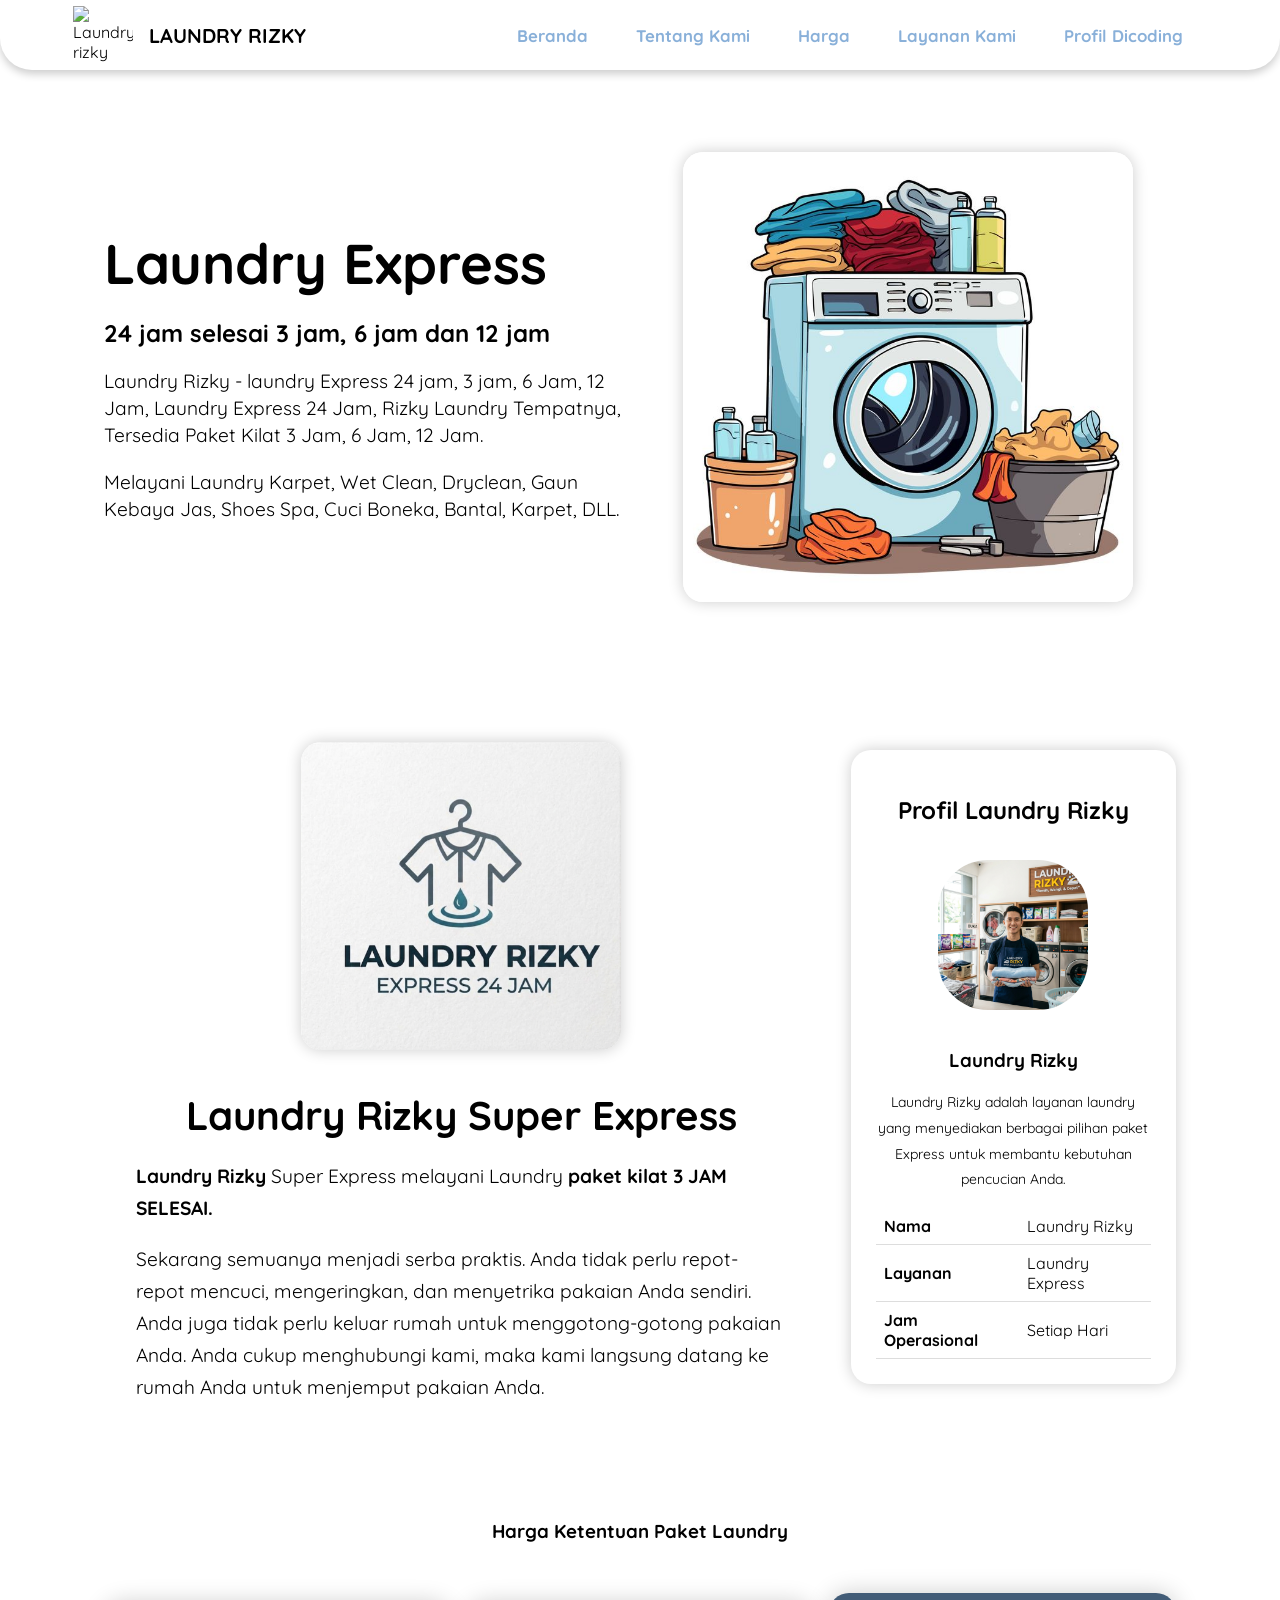
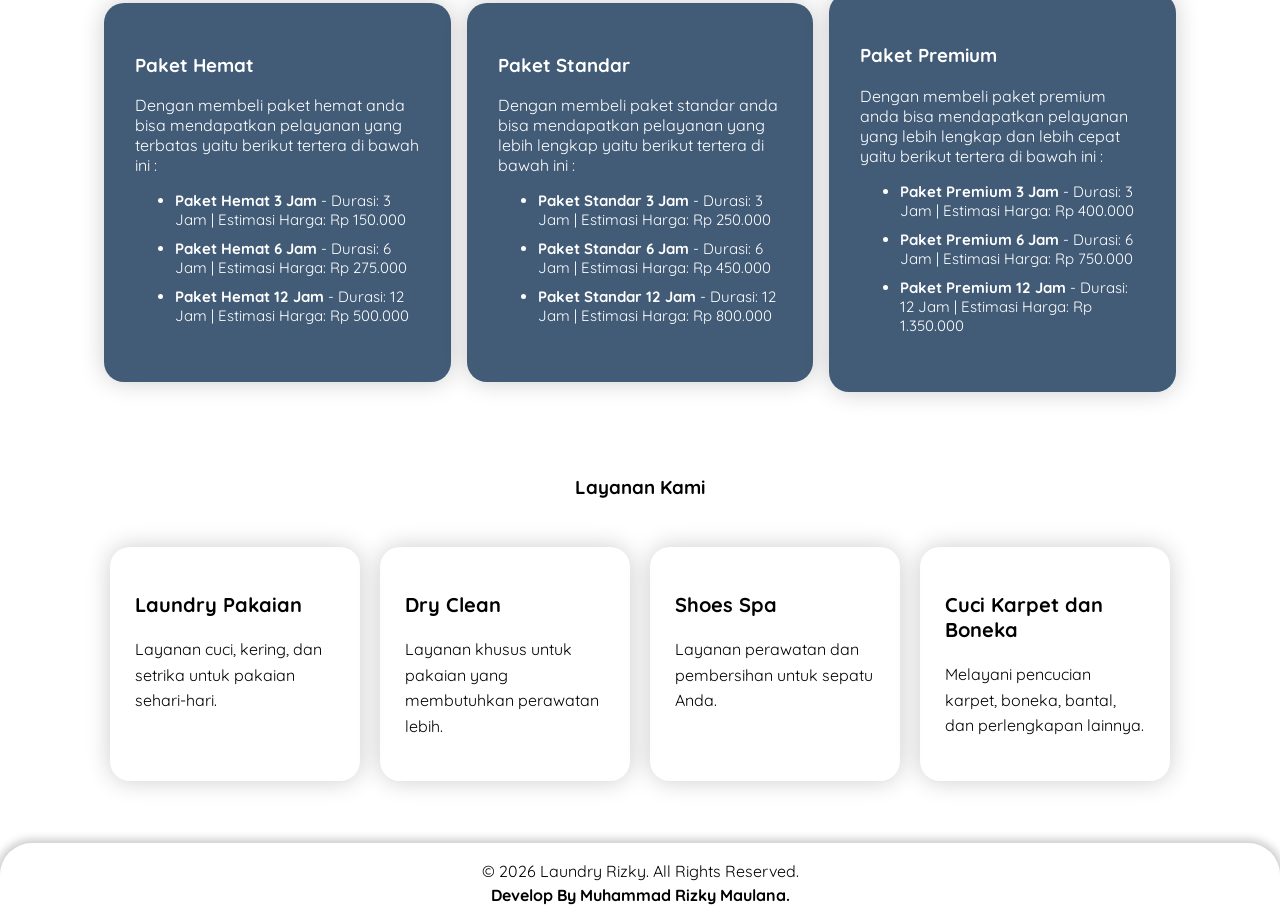
==== index.html @ d563cc52 "first commit" ====
<!DOCTYPE html>
<html lang="en">
<head>
    <meta charset="UTF-8">
    <meta name="viewport" content="width=device-width, initial-scale=1.0">
    <title>Website Laundry Rizky</title>
    <link rel="stylesheet" href="style/style.css">

    <!-- Google Fonts -->
    <link rel="preconnect" href="https://fonts.googleapis.com" />
    <link rel="preconnect" href="https://fonts.gstatic.com" crossorigin />
    <link
      href="https://fonts.googleapis.com/css2?family=Quicksand:wght@400;700&display=swap" rel="stylesheet"
    />
</head>
<body>
    <header class="navbar-container">
        <div class="logo">
            <img src="assets/img/Laundry-rizky.png" alt="Laundry-rizky">
            <h2>Laundry Rizky</h2>
        </div>
        <nav class="nav-list">
            <ul>
                <li><a href="#beranda">Beranda</a></li>
                <li><a href="#tentang_kami">Tentang Kami</a></li>
                <li><a href="#harga">Harga</a></li>
                <li><a href="#layanan_kami">Layanan Kami</a></li>

                <!-- Link Profil Dicoding -->
                <li><a href="https://www.dicoding.com/users/mrmaulana_275/academies" target="_blank">Profil Dicoding</a></li>
            </ul>
        </nav>
    </header>

    <main>
        <article>
            <section id="beranda">
                <div class="content-beranda">
                    <div class="content-description">
                        <h1 class="title">Laundry Express</h1>
                        <h2>24 jam selesai 3 jam, 6 jam dan 12 jam</h2>
    
                        <p>Laundry Rizky - laundry Express 24 jam, 3 jam, 6 Jam, 12 Jam, Laundry Express 24 Jam, Rizky Laundry Tempatnya, Tersedia Paket Kilat 3 Jam, 6 Jam, 12 Jam.</p>
    
                        <p>Melayani Laundry Karpet, Wet Clean, Dryclean, Gaun Kebaya Jas, Shoes Spa, Cuci Boneka, Bantal, Karpet, DLL.</p>
                    </div>
                        
                    <div class="content-image">
                        <img src="assets/img/washing machine.jpg" alt="Laundry-machine">
                    </div>
                </div>
            </section>
    
            <section id="tentang_kami">
                <div class="tentang-wrapper">
                    <div class="content-tentang">
                        <div class="content-image">
                            <img src="assets/img/banner-rizky.jpg" alt="Laundry-rizky">
                        </div>
        
                        <div class="content-description">
                            <h1 class="title">Laundry Rizky Super Express</h1>
                            <p><b>Laundry Rizky</b> Super Express melayani Laundry <b>paket kilat 3 JAM SELESAI.</b></p>
        
                            <p>
                                Sekarang semuanya menjadi serba praktis. Anda tidak perlu repot-repot mencuci, mengeringkan, dan menyetrika pakaian Anda sendiri. Anda juga tidak perlu keluar rumah untuk menggotong-gotong pakaian Anda. Anda cukup menghubungi kami, maka kami langsung datang ke rumah Anda untuk menjemput pakaian Anda.
                            </p>
                        </div>
                    </div>

                    <aside>
                            <div class="profile">
                                <h2>Profil Laundry Rizky</h2>

                                <img src="assets/img/profil-laundry.jpg" alt="profil-laundry">

                                <h3>Laundry Rizky</h3>
                                <p>Laundry Rizky adalah layanan laundry yang menyediakan berbagai pilihan paket Express untuk membantu kebutuhan pencucian Anda.</p>

                                <table>
                                    <tr>
                                        <th>Nama</th>
                                        <td>Laundry Rizky</td>
                                    </tr>
                                    <tr>
                                        <th>Layanan</th>
                                        <td>Laundry Express</td>
                                    </tr>
                                    <tr>
                                        <th>Jam Operasional</th>
                                        <td>Setiap Hari</td>
                                    </tr>
                                </table>
                            </div>
                    </aside>
                </div>
            </section>
    
            <section id="harga">
                <div class="content-harga">
                    <div class="judul">
                        <h1>Harga Ketentuan Paket Laundry</h1>
                    </div>
                        <div class="section-card">
                            <div class="card-1">
                                <h3>Paket Hemat</h3>
                                <p>Dengan membeli paket hemat anda bisa mendapatkan pelayanan yang terbatas yaitu berikut tertera di bawah ini :</p>
            
                                <div class="opsi-hemat">
                                    <ul>
                                        <!-- List harga -->
                                        <li><strong>Paket Hemat 3 Jam</strong> - Durasi: 3 Jam | Estimasi Harga: Rp 150.000</li>
                                        <li><strong>Paket Hemat 6 Jam</strong> - Durasi: 6 Jam | Estimasi Harga: Rp 275.000</li>
                                        <li><strong>Paket Hemat 12 Jam</strong> - Durasi: 12 Jam | Estimasi Harga: Rp 500.000</li>
                                    </ul>
                                </div>
                            </div>
                            
                            <div class="card-2">
                                <h3>Paket Standar</h3>
                                <p>Dengan membeli paket standar anda bisa mendapatkan pelayanan yang lebih lengkap yaitu berikut tertera di bawah ini :</p>
            
                                <div class="opsi-standar">
                                    <ul>
                                        <!-- List harga -->
                                        <li><strong>Paket Standar 3 Jam</strong> - Durasi: 3 Jam | Estimasi Harga: Rp 250.000</li>
                                        <li><strong>Paket Standar 6 Jam</strong> - Durasi: 6 Jam | Estimasi Harga: Rp 450.000</li>
                                        <li><strong>Paket Standar 12 Jam</strong> - Durasi: 12 Jam | Estimasi Harga: Rp 800.000</li>
                                    </ul>
                                </div>
                            </div>
                            
                            <div class="card-3">
                                <h3>Paket Premium</h3>
                                <p>Dengan membeli paket premium anda bisa mendapatkan pelayanan yang lebih lengkap dan lebih cepat yaitu berikut tertera di bawah ini :</p>
            
                                <div class="opsi-premium">
                                    <ul>
                                        <!-- List harga -->
                                        <li><strong>Paket Premium 3 Jam</strong> - Durasi: 3 Jam | Estimasi Harga: Rp 400.000</li>
                                        <li><strong>Paket Premium 6 Jam</strong> - Durasi: 6 Jam | Estimasi Harga: Rp 750.000</li>
                                        <li><strong>Paket Premium 12 Jam</strong> - Durasi: 12 Jam | Estimasi Harga: Rp 1.350.000</li>
                                    </ul>
                                </div>
                            </div>
                        </div>
                    </div>
            </section>

            <section id="layanan_kami">
                <div class="content-layanan">
                    <div class="judul">
                        <h1>Layanan Kami</h1>
                    </div>

                    <div class="layanan-list">
                        <div class="layanan-item">
                            <h3>Laundry Pakaian</h3>
                            <p>
                                Layanan cuci, kering, dan setrika
                                untuk pakaian sehari-hari.
                            </p>
                        </div>

                        <div class="layanan-item">
                            <h3>Dry Clean</h3>
                            <p>
                                Layanan khusus untuk pakaian yang
                                membutuhkan perawatan lebih.
                            </p>
                        </div>

                        <div class="layanan-item">
                            <h3>Shoes Spa</h3>
                            <p>
                                Layanan perawatan dan pembersihan
                                untuk sepatu Anda.
                            </p>
                        </div>

                        <div class="layanan-item">
                            <h3>Cuci Karpet dan Boneka</h3>
                            <p>
                                Melayani pencucian karpet, boneka,
                                bantal, dan perlengkapan lainnya.
                            </p>
                        </div>
                    </div>
                </div>
            </section>
        </article>
    </main>

    <footer>
        <p>
            &#169; 2026 Laundry Rizky. All Rights Reserved. <br>
            <strong>Develop By Muhammad Rizky Maulana.</strong>
        </p>
    </footer>
</body>
</html>
---- style/style.css ----
* {
    scroll-behavior: smooth;
    box-sizing: border-box;
}

body {
    margin: 0;
    padding: 0;
    display: flex;
    flex-direction: column;
    font-family: 'Quicksand', sans-serif;
}

header.navbar-container {
    width: 100%;
    height: 70px;
    padding-block: 1rem;
    border-bottom-left-radius: 2rem;
    border-bottom-right-radius: 2rem;
    margin-bottom: 50px;

    display: flex;
    justify-content: space-around;
    align-items: center;
    background-color: transparent;
    box-shadow: 0 4px 8px 0 rgba(0, 0, 0, 0.2);
}

header.navbar-container .logo {
    display: flex;
    gap: 1rem;
}

header.navbar-container .logo h2 {
    font-size: 20px;
    text-transform: uppercase;
    color: black;
}

header.navbar-container .logo img {
    width: 60px;
}

header.navbar-container .nav-list ul {
    display: flex;
    justify-content: center;
}

header.navbar-container .nav-list li {
    list-style-type: none;
}

header.navbar-container .nav-list li a {
    padding: 0.5rem 1.5rem;
    font-weight: 700;
    color: #89b0d9;
    text-decoration: none;
    font-size: 1.05rem;
    border-radius: 999px;
    
    transition: all 0.2s ease-in-out;
}

header.navbar-container .nav-list li:hover a {
    background-color: #425c77;
    text-decoration: underline;
    color: white;
}

main .content-beranda {
    flex: 1;
    width: 100%;
    max-width: 1200px;
    margin-inline: auto;
    padding: 2rem 4rem;

    display: flex;
    align-items: center;
}

main .content-beranda .content-description {
    flex: 1 1;
}

main .content-beranda .content-description .title {
    margin-block: 1rem;
    font-size: 3.5rem;
}

main .content-beranda .content-description p {
    font-size: 1.2rem;
    line-height: 1.7rem;
}

main .content-beranda .content-image {
    display: flex;
    flex: 1;
}

main .content-beranda .content-image img {
    width: 100%;
    max-width: 450px;
    min-width: 250px;
    margin: auto;
    border-radius: 20px;
    box-shadow: 0 0 15px rgba(0, 0, 0, 0.2);
}

main .tentang-wrapper {
    width: 100%;
    max-width: 1200px;
    margin: 30px auto;
    padding: 2rem 4rem;
    
    display: flex;
    align-items: center;
    gap: 2rem;
}

main .tentang-wrapper .content-tentang {
    flex: 2;

    display: flex;
    align-items: center;
    gap: 1.5rem;
}

main .content-tentang {
    width: 100%;
    max-width: 1200px;
    margin-inline: auto;
    padding: 1rem 2rem;
    gap: 2rem 1rem;
    margin-top: 30px;

    display: flex;
    align-items: center;
    flex-direction: column;
}

main .content-tentang .content-description {
    flex: 1 1;
}

main .content-tentang .content-description .title {
    text-align: center;
    margin-block: 1rem;
    font-size: 2.5rem;
}

main .content-tentang .content-description p {
    font-size: 1.2rem;
    line-height: 2rem;
}

main .content-tentang .content-image {
    display: flex;
    flex: 1;
}

main .content-tentang .content-image img {
    width: 320px;
    min-width: 250px;
    margin: auto;
    border-radius: 20px;
    box-shadow: 0 0 15px rgba(0, 0, 0, 0.2);
}

main .tentang-wrapper aside {
    flex: 1;
}

main .tentang-wrapper .profile {
    padding: 25px;
    text-align: center;
    border-radius: 20px;
    box-shadow: 0 0 15px rgba(0, 0, 0, 0.2);
}

main .tentang-wrapper .profile img {
    width: 150px;
    margin: 15px 0;
    border-radius: 50px;
}

main .tentang-wrapper .profile p {
    font-size: 14px;
    line-height: 1.6rem;
}

main .tentang-wrapper .profile table {
    width: 100%;
    margin-top: 15px;

    border-collapse: collapse;
}

main .tentang-wrapper .profile th,
main .tentang-wrapper .profile td {
    padding: 8px;
    border-bottom: 1px solid #ddd;
    text-align: left;
}

main .content-harga {
    width: 100%;
    max-width: 1200px;
    margin: auto;
}

main .content-harga .judul {
    display: flex;
    justify-content: center;
    margin: 30px 0 0 0;
}

main .section-card {
    flex: 1;
    width: 100%;
    max-width: 1200px;
    margin-inline: auto;
    padding: 2rem 4rem;
    gap: 2rem 1rem;

    display: flex;
    align-items: center;
}

main .section-card .card-1,
main .section-card .card-2,
main .section-card .card-3 {
    width: 450px;
    border: 1px solid transparent;
    border-radius: 20px;
    box-shadow: 0 0 25px rgba(0, 0, 0, 0.2);
    padding: 30px;
    background-color: #425c77;
    color: white;
}

main .section-card .card-1 .opsi-hemat ul li {
    padding-bottom: 10px;
    font-size: 15px;
}

main .section-card .card-2 .opsi-standar ul li {
    padding-bottom: 10px;
    font-size: 15px;
}

main .section-card .card-3 .opsi-premium ul li {
    padding-bottom: 10px;
    font-size: 15px;
}

main .content-layanan {
    width: 100%;
    max-width: 1200px;
    margin: auto;
    padding: 2rem 4rem;
    margin-bottom: 30px;
}

main .content-layanan .judul {
    display: flex;
    justify-content: center;
    margin-bottom: 30px;
}

main .layanan-list {
    display: flex;
    gap: 20px;
    flex-wrap: wrap;
    justify-content: center;
}

main .layanan-item {
    width: 250px;
    padding: 25px;
    border-radius: 20px;
    box-shadow: 0 0 25px rgba(0, 0, 0, 0.2);

    transition: all 0.2s ease-in-out;
}

main .layanan-item:hover {
    background-color: #425c77;
    color: white;
}

main .layanan-item h3 {
    font-size: 20px;
}

main .layanan-item p {
    line-height: 1.6rem;
}

footer {
    width: 100%;
    min-height: 70px;
    border-top-left-radius: 2rem;
    border-top-right-radius: 2rem;
    line-height: 24px;

    display: flex;
    justify-content: center;
    align-items: center;
    text-align: center;
    background-color: transparent;
    box-shadow: 0 0 8px 4px rgba(0, 0, 0, 0.2);
}

@media screen and (max-width: 1200px) {
    header.navbar-container {
        padding-inline: 2rem;
    }

    header.navbar-container .nav-list li a {
        padding: 0.5rem 0.8rem;
        font-size: 0.9rem;
    }

    main .tentang-wrapper {
        flex-direction: column;
        padding: 2rem;
    }

    main .tentang-wrapper aside {
        width: 100%;
    }

    main .section-card {
        flex-wrap: wrap;
        justify-content: center;
        padding: 2rem;
    }
}

@media screen and (max-width: 768px) {
    header.navbar-container {
        height: auto;
        padding: 1rem;

        flex-direction: column;
        gap: 1rem;
    }

    header.navbar-container .nav-list ul {
        flex-wrap: wrap;
        padding: 0;
        margin: 0;
        justify-content: center;
    }

    header.navbar-container .nav-list li a {
        padding: 0.5rem 0.8rem;
        font-size: 0.9rem;
    }

    main .content-beranda {
        padding: 2rem;
        flex-direction: column;
        text-align: center;
    }

    main .content-beranda .content-description .title {
        font-size: 2.2rem;
    }

    main .content-beranda .content-image {
        width: 100%;
        margin-top: 1.5rem;
    }

    main .content-beranda .content-image img {
        width: 100%;
        min-width: 0;
    }

    main .tentang-wrapper .content-tentang {
        flex-direction: column;
    }

    main .tentang-wrapper {
        padding: 2rem 1.5rem;
    }

    main .content-tentang .content-image {
        width: 100%;
    }

    main .content-tentang .content-image img {
        width: 100%;
        max-width: 320px;
        min-width: 0;
    }

    main .section-card {
        flex-direction: column;
        padding: 2rem 1.5rem;
    }

    main .section-card .card-1,
    main .section-card .card-2,
    main .section-card .card-3 {
        width: 100%;
    }

    main .content-layanan {
        padding: 2rem 1.5rem;
    }

    main .layanan-item {
        width: 100%;
    }
}
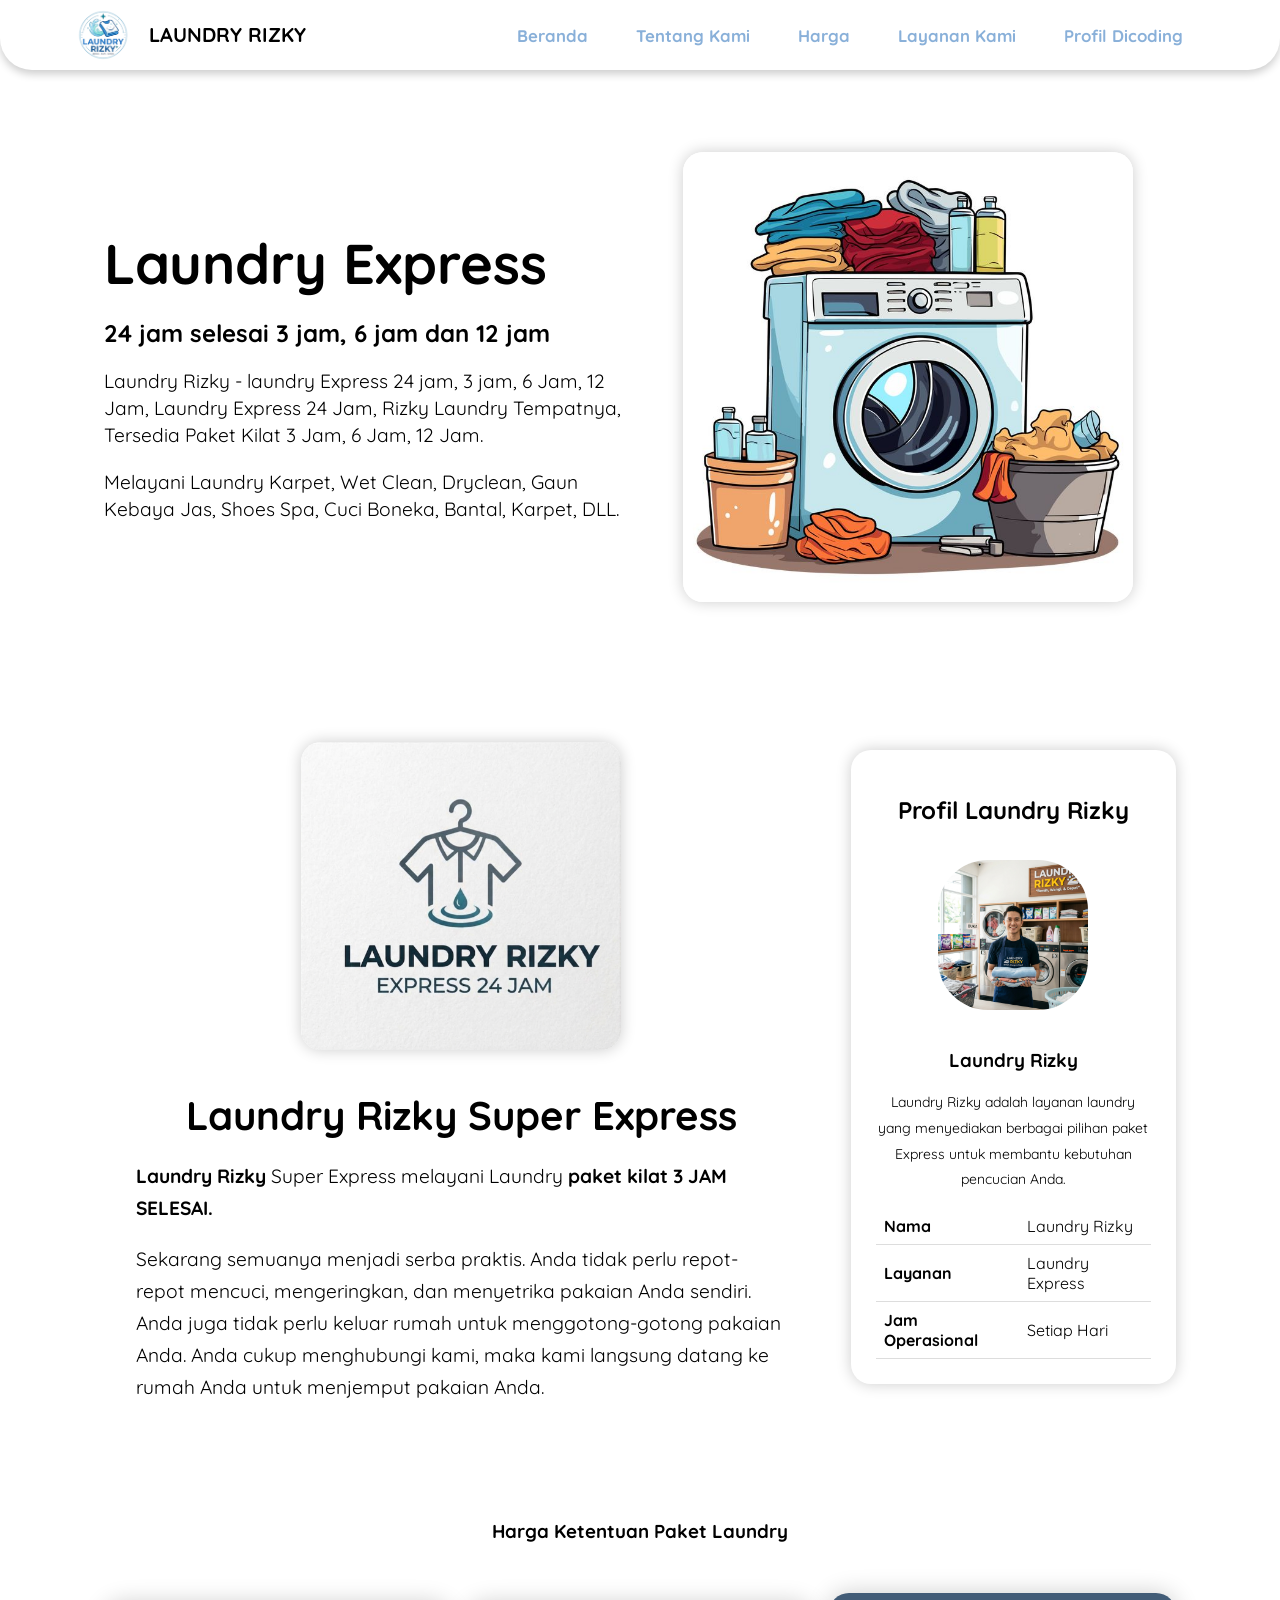
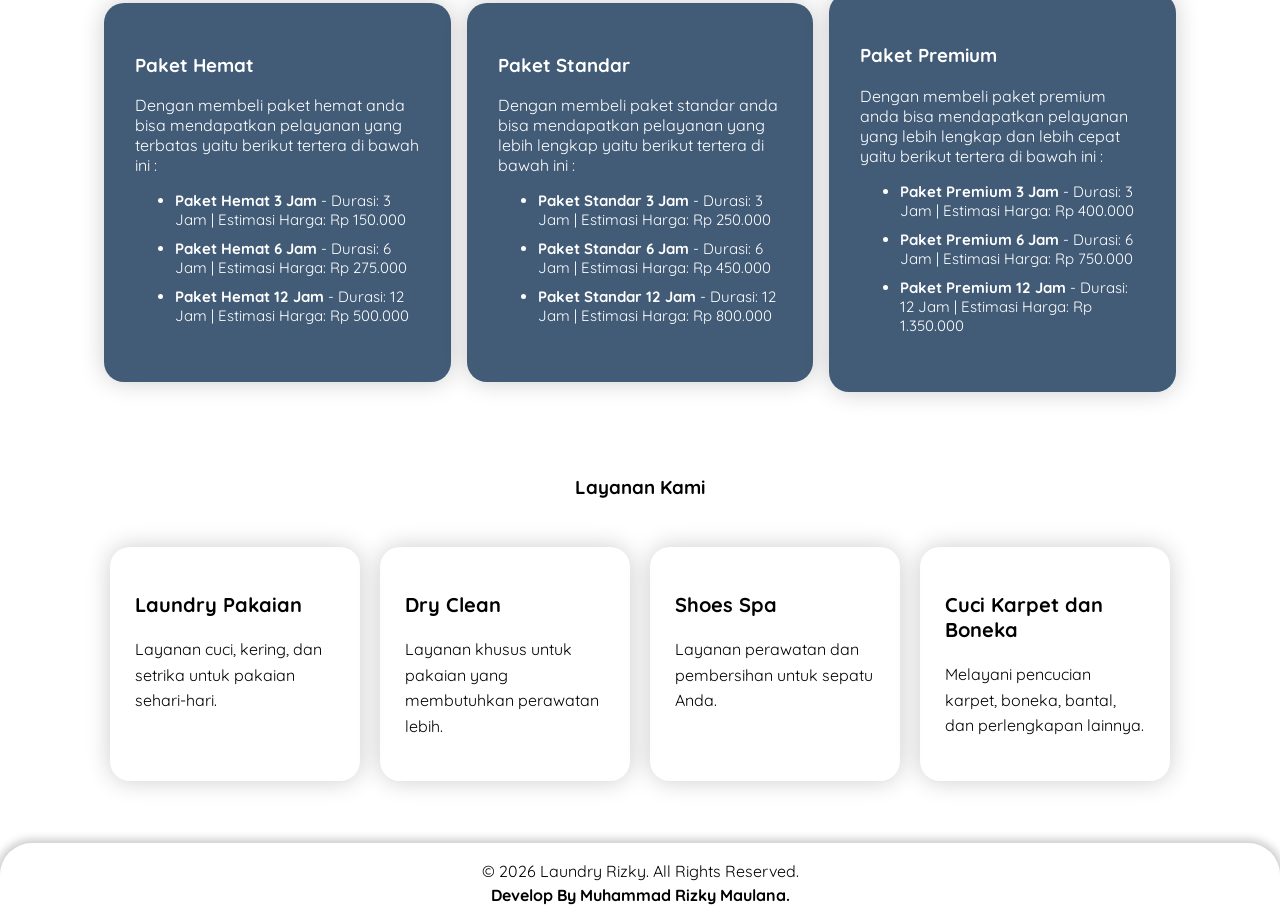
==== commit aa3820d7: "Update index.html" ====
--- a/index.html
+++ b/index.html
@@ -16,7 +16,7 @@
 <body>
     <header class="navbar-container">
         <div class="logo">
-            <img src="assets/img/Laundry-rizky.png" alt="Laundry-rizky">
+            <img src="assets/img/laundry-rizky.png" alt="Laundry-rizky">
             <h2>Laundry Rizky</h2>
         </div>
         <nav class="nav-list">
@@ -198,4 +198,4 @@
         </p>
     </footer>
 </body>
-</html>+</html>
